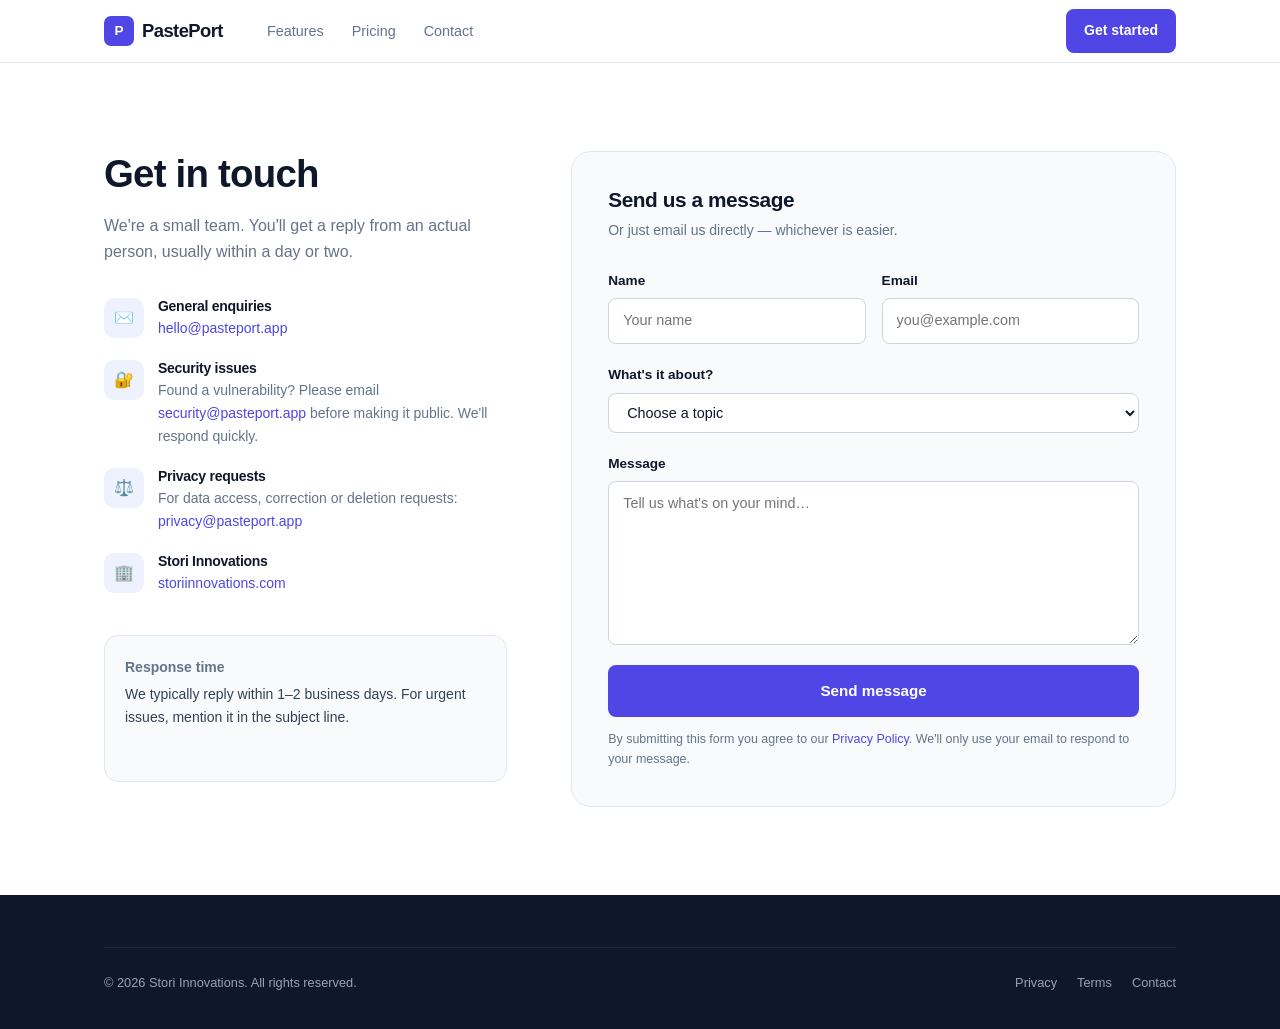
==== contact.html @ 15c96013 "first draft" ====
<!DOCTYPE html>
<html lang="en">
<head>
  <meta charset="UTF-8">
  <meta name="viewport" content="width=device-width, initial-scale=1.0">
  <title>Contact — PastePort</title>
  <meta name="description" content="Get in touch with the PastePort team. We're happy to help.">
  <link rel="stylesheet" href="style.css">
  <link rel="icon" href="data:image/svg+xml,<svg xmlns='http://www.w3.org/2000/svg' viewBox='0 0 32 32'><rect width='32' height='32' rx='7' fill='%234f46e5'/><text x='16' y='22' text-anchor='middle' fill='white' font-size='16' font-weight='bold' font-family='system-ui'>P</text></svg>">
  <style>
    .form-success {
      display: none;
      background: var(--green-bg);
      border: 1.5px solid var(--green);
      border-radius: var(--radius-lg);
      padding: 24px;
      text-align: center;
      color: var(--ink);
    }
    .form-success h3 { color: var(--green); margin-bottom: 8px; font-size: 1.1rem; }
    .form-success p { color: var(--ink-muted); font-size: .9rem; }
  </style>
</head>
<body>

<header class="site-header">
  <div class="container">
    <nav class="nav" role="navigation" aria-label="Main navigation">
      <a href="/" class="nav-logo">
        <span class="logo-mark">P</span>
        PastePort
      </a>

      <button class="nav-toggle" id="nav-toggle" aria-expanded="false" aria-controls="nav-links" aria-label="Toggle navigation">
        <span class="hamburger"></span>
      </button>

      <ul class="nav-links" id="nav-links" role="list">
        <li><a href="/#features">Features</a></li>
        <li><a href="/#pricing">Pricing</a></li>
        <li><a href="contact.html" aria-current="page">Contact</a></li>
      </ul>

      <div class="nav-cta" id="nav-cta">
        <a href="/#pricing" class="btn btn-primary btn-sm">Get started</a>
      </div>
    </nav>
  </div>
</header>

<main>
  <div class="container">
    <div class="contact-grid">

      <!-- Info column -->
      <div class="contact-info">
        <h1>Get in touch</h1>
        <p>We're a small team. You'll get a reply from an actual person, usually within a day or two.</p>

        <div class="contact-methods">
          <div class="contact-method">
            <span class="icon">✉️</span>
            <div>
              <h4>General enquiries</h4>
              <p><a href="mailto:hello@pasteport.app">hello@pasteport.app</a></p>
            </div>
          </div>

          <div class="contact-method">
            <span class="icon">🔐</span>
            <div>
              <h4>Security issues</h4>
              <p>Found a vulnerability? Please email <a href="mailto:security@pasteport.app">security@pasteport.app</a> before making it public. We'll respond quickly.</p>
            </div>
          </div>

          <div class="contact-method">
            <span class="icon">⚖️</span>
            <div>
              <h4>Privacy requests</h4>
              <p>For data access, correction or deletion requests: <a href="mailto:privacy@pasteport.app">privacy@pasteport.app</a></p>
            </div>
          </div>

          <div class="contact-method">
            <span class="icon">🏢</span>
            <div>
              <h4>Stori Innovations</h4>
              <p><a href="https://storiinnovations.com" target="_blank" rel="noopener">storiinnovations.com</a></p>
            </div>
          </div>
        </div>

        <div style="margin-top:40px;padding:20px;background:var(--surface);border:1px solid var(--border);border-radius:var(--radius-lg)">
          <p style="font-size:.875rem;color:var(--ink-muted);margin-bottom:4px;font-weight:600">Response time</p>
          <p style="font-size:.875rem;color:var(--ink-body)">We typically reply within 1–2 business days. For urgent issues, mention it in the subject line.</p>
        </div>
      </div>

      <!-- Form column -->
      <div class="contact-form-wrap">
        <h2 style="font-size:1.3rem;margin-bottom:6px">Send us a message</h2>
        <p style="font-size:.875rem;color:var(--ink-muted);margin-bottom:28px">Or just email us directly — whichever is easier.</p>

        <div class="form-success" id="form-success">
          <h3>Message sent</h3>
          <p>Thanks for reaching out. We'll get back to you soon.</p>
        </div>

        <form id="contact-form" novalidate>
          <div class="form-row">
            <div class="form-group">
              <label for="name">Name</label>
              <input type="text" id="name" name="name" placeholder="Your name" autocomplete="name" required>
            </div>
            <div class="form-group">
              <label for="email">Email</label>
              <input type="email" id="email" name="email" placeholder="you@example.com" autocomplete="email" required>
            </div>
          </div>

          <div class="form-group">
            <label for="subject">What's it about?</label>
            <select id="subject" name="subject" required>
              <option value="" disabled selected>Choose a topic</option>
              <option value="support">Support — something isn't working</option>
              <option value="account">Account or billing</option>
              <option value="pro">Pro plan enquiry</option>
              <option value="security">Security issue</option>
              <option value="privacy">Privacy or data request</option>
              <option value="feedback">Feedback or feature request</option>
              <option value="other">Something else</option>
            </select>
          </div>

          <div class="form-group">
            <label for="message">Message</label>
            <textarea id="message" name="message" rows="6" placeholder="Tell us what's on your mind…" required></textarea>
          </div>

          <button type="submit" class="btn btn-primary" style="width:100%;justify-content:center">
            Send message
          </button>

          <p class="form-note">
            By submitting this form you agree to our <a href="privacy.html">Privacy Policy</a>.
            We'll only use your email to respond to your message.
          </p>
        </form>
      </div>

    </div>
  </div>
</main>

<footer class="site-footer">
  <div class="container">
    <div class="footer-bottom">
      <span>&copy; 2026 Stori Innovations. All rights reserved.</span>
      <div style="display:flex;gap:20px">
        <a href="privacy.html">Privacy</a>
        <a href="terms.html">Terms</a>
        <a href="contact.html">Contact</a>
      </div>
    </div>
  </div>
</footer>

<script>
  // Nav toggle
  const toggle = document.getElementById('nav-toggle');
  const links = document.getElementById('nav-links');
  const cta = document.getElementById('nav-cta');
  toggle.addEventListener('click', () => {
    const open = toggle.getAttribute('aria-expanded') === 'true';
    toggle.setAttribute('aria-expanded', String(!open));
    links.classList.toggle('open', !open);
    cta.classList.toggle('open', !open);
  });

  // Form: basic client-side validation + mailto fallback
  // Replace this with a real form endpoint (e.g. Formspree, EmailJS) when ready
  const form = document.getElementById('contact-form');
  const success = document.getElementById('form-success');

  form.addEventListener('submit', (e) => {
    e.preventDefault();
    if (!form.checkValidity()) {
      form.reportValidity();
      return;
    }

    const name = form.name.value.trim();
    const email = form.email.value.trim();
    const subject = form.subject.value;
    const message = form.message.value.trim();

    // Fallback: open the user's email client with pre-filled details
    const mailto = `mailto:hello@pasteport.app`
      + `?subject=${encodeURIComponent('[PastePort] ' + subject)}`
      + `&body=${encodeURIComponent('Name: ' + name + '\nEmail: ' + email + '\n\n' + message)}`;

    window.location.href = mailto;

    // Show success state after a short delay
    setTimeout(() => {
      form.style.display = 'none';
      success.style.display = 'block';
    }, 300);
  });
</script>

</body>
</html>
---- style.css ----
/* PastePort — shared stylesheet */

:root {
  --ink: #0f172a;
  --ink-body: #334155;
  --ink-muted: #64748b;
  --ink-faint: #94a3b8;
  --accent: #4f46e5;
  --accent-dark: #4338ca;
  --accent-bg: #eef2ff;
  --green: #059669;
  --green-bg: #ecfdf5;
  --surface: #f8fafc;
  --border: #e2e8f0;
  --border-dark: #cbd5e1;
  --white: #ffffff;
  --dark-bg: #0f172a;
  --dark-surface: #1e293b;

  --font: -apple-system, BlinkMacSystemFont, 'Segoe UI', Roboto, 'Helvetica Neue', Arial, sans-serif;
  --font-mono: 'SF Mono', 'Fira Code', 'Cascadia Code', Consolas, monospace;

  --radius: 8px;
  --radius-lg: 14px;
  --radius-xl: 20px;

  --shadow-sm: 0 1px 3px rgba(0,0,0,.07), 0 1px 2px rgba(0,0,0,.05);
  --shadow: 0 4px 12px rgba(0,0,0,.09), 0 1px 3px rgba(0,0,0,.06);
  --shadow-lg: 0 12px 32px rgba(0,0,0,.11), 0 4px 8px rgba(0,0,0,.06);

  --max-w: 1120px;
  --section-v: 88px;
}

/* ── Reset ───────────────────────────────── */
*, *::before, *::after { box-sizing: border-box; margin: 0; padding: 0; }

html { scroll-behavior: smooth; -webkit-text-size-adjust: 100%; }

body {
  font-family: var(--font);
  font-size: 1rem;
  line-height: 1.65;
  color: var(--ink-body);
  background: var(--white);
  -webkit-font-smoothing: antialiased;
}

img { display: block; max-width: 100%; }
a { color: var(--accent); text-decoration: none; }
a:hover { text-decoration: underline; }
ul, ol { list-style: none; }
button { cursor: pointer; font: inherit; }

h1, h2, h3, h4 {
  color: var(--ink);
  line-height: 1.2;
  font-weight: 700;
  letter-spacing: -0.02em;
}

/* ── Utilities ───────────────────────────── */
.container {
  max-width: var(--max-w);
  margin-inline: auto;
  padding-inline: 24px;
}

.section { padding-block: var(--section-v); }
.section-alt { background: var(--surface); }
.section-dark { background: var(--dark-bg); color: var(--white); }

.section-label {
  display: inline-block;
  font-size: .75rem;
  font-weight: 600;
  letter-spacing: .1em;
  text-transform: uppercase;
  color: var(--accent);
  margin-bottom: 12px;
}

.section-title {
  font-size: clamp(1.6rem, 3.5vw, 2.2rem);
  margin-bottom: 16px;
}

.section-lead {
  font-size: 1.1rem;
  color: var(--ink-muted);
  max-width: 52ch;
}

/* ── Buttons ─────────────────────────────── */
.btn {
  display: inline-flex;
  align-items: center;
  gap: 8px;
  padding: 11px 22px;
  border-radius: var(--radius);
  font-size: .95rem;
  font-weight: 600;
  border: 2px solid transparent;
  transition: background .15s, color .15s, border-color .15s, transform .1s, box-shadow .15s;
  text-decoration: none;
  white-space: nowrap;
}
.btn:hover { text-decoration: none; }
.btn:active { transform: translateY(1px); }

.btn-primary {
  background: var(--accent);
  color: var(--white);
  border-color: var(--accent);
}
.btn-primary:hover {
  background: var(--accent-dark);
  border-color: var(--accent-dark);
  box-shadow: 0 4px 14px rgba(79,70,229,.35);
}

.btn-outline {
  background: transparent;
  color: var(--accent);
  border-color: var(--accent);
}
.btn-outline:hover {
  background: var(--accent-bg);
}

.btn-ghost {
  background: transparent;
  color: var(--ink-muted);
  border-color: var(--border-dark);
}
.btn-ghost:hover {
  color: var(--ink);
  border-color: var(--ink-muted);
  background: var(--surface);
}

.btn-white {
  background: var(--white);
  color: var(--accent);
  border-color: var(--white);
}
.btn-white:hover {
  background: #f0f4ff;
}

.btn-lg { padding: 14px 28px; font-size: 1rem; border-radius: var(--radius-lg); }
.btn-sm { padding: 8px 16px; font-size: .875rem; }

/* ── Navigation ─────────────────────────── */
.site-header {
  position: sticky;
  top: 0;
  z-index: 100;
  background: rgba(255,255,255,.88);
  backdrop-filter: blur(12px);
  -webkit-backdrop-filter: blur(12px);
  border-bottom: 1px solid var(--border);
}

.nav {
  display: flex;
  align-items: center;
  justify-content: space-between;
  height: 62px;
  gap: 32px;
}

.nav-logo {
  font-size: 1.15rem;
  font-weight: 800;
  color: var(--ink);
  letter-spacing: -0.03em;
  text-decoration: none;
  display: flex;
  align-items: center;
  gap: 8px;
  flex-shrink: 0;
}
.nav-logo:hover { text-decoration: none; color: var(--accent); }

.logo-mark {
  width: 30px;
  height: 30px;
  background: var(--accent);
  border-radius: 7px;
  display: flex;
  align-items: center;
  justify-content: center;
  color: white;
  font-size: .85rem;
  font-weight: 800;
  letter-spacing: 0;
  flex-shrink: 0;
}

.nav-links {
  display: flex;
  align-items: center;
  gap: 4px;
  flex: 1;
}

.nav-links a {
  color: var(--ink-muted);
  font-size: .9rem;
  font-weight: 500;
  padding: 6px 12px;
  border-radius: 6px;
  text-decoration: none;
  transition: color .15s, background .15s;
}
.nav-links a:hover {
  color: var(--ink);
  background: var(--surface);
  text-decoration: none;
}

.nav-cta { margin-left: auto; }

.nav-toggle {
  display: none;
  background: none;
  border: none;
  padding: 6px;
  color: var(--ink);
  border-radius: 6px;
}
.nav-toggle:hover { background: var(--surface); }

.hamburger, .hamburger::before, .hamburger::after {
  display: block;
  width: 22px;
  height: 2px;
  background: currentColor;
  border-radius: 2px;
  transition: transform .25s, opacity .25s;
}
.hamburger { position: relative; }
.hamburger::before, .hamburger::after {
  content: '';
  position: absolute;
  left: 0;
}
.hamburger::before { top: -6px; }
.hamburger::after { bottom: -6px; }

.nav-toggle[aria-expanded="true"] .hamburger { background: transparent; }
.nav-toggle[aria-expanded="true"] .hamburger::before { transform: rotate(45deg) translate(4px, 4px); }
.nav-toggle[aria-expanded="true"] .hamburger::after { transform: rotate(-45deg) translate(4px, -4px); }

/* ── Hero ────────────────────────────────── */
.hero {
  padding-block: 80px 64px;
  text-align: center;
  background: linear-gradient(180deg, var(--accent-bg) 0%, var(--white) 100%);
  border-bottom: 1px solid var(--border);
}

.hero-badge {
  display: inline-flex;
  align-items: center;
  gap: 6px;
  background: var(--white);
  border: 1px solid var(--border-dark);
  color: var(--ink-muted);
  font-size: .8rem;
  font-weight: 600;
  padding: 4px 12px;
  border-radius: 99px;
  margin-bottom: 28px;
  letter-spacing: .02em;
}
.hero-badge .dot {
  width: 7px;
  height: 7px;
  background: var(--green);
  border-radius: 50%;
}

.hero h1 {
  font-size: clamp(2.4rem, 6vw, 3.8rem);
  line-height: 1.1;
  letter-spacing: -0.035em;
  margin-bottom: 24px;
  max-width: 14ch;
  margin-inline: auto;
}

.hero-lead {
  font-size: clamp(1rem, 2.2vw, 1.2rem);
  color: var(--ink-muted);
  max-width: 46ch;
  margin-inline: auto;
  margin-bottom: 40px;
  line-height: 1.6;
}

.hero-actions {
  display: flex;
  gap: 12px;
  justify-content: center;
  flex-wrap: wrap;
}

.hero-devices {
  margin-top: 64px;
  display: flex;
  align-items: center;
  justify-content: center;
  gap: 24px;
  flex-wrap: wrap;
}

.device-card {
  background: var(--white);
  border: 1px solid var(--border);
  border-radius: var(--radius-lg);
  padding: 16px 20px;
  box-shadow: var(--shadow);
  display: flex;
  align-items: center;
  gap: 10px;
  font-size: .85rem;
  font-weight: 500;
  color: var(--ink);
  min-width: 150px;
}
.device-icon {
  width: 36px;
  height: 36px;
  border-radius: 8px;
  background: var(--accent-bg);
  display: flex;
  align-items: center;
  justify-content: center;
  font-size: 1.1rem;
  flex-shrink: 0;
}

.transfer-arrow {
  display: flex;
  flex-direction: column;
  align-items: center;
  gap: 4px;
  color: var(--accent);
}
.transfer-arrow .arrow-line {
  width: 60px;
  height: 2px;
  background: linear-gradient(90deg, var(--accent), var(--accent-dark));
  border-radius: 2px;
  position: relative;
}
.transfer-arrow .arrow-line::after {
  content: '';
  position: absolute;
  right: -1px;
  top: 50%;
  transform: translateY(-50%);
  border-left: 8px solid var(--accent-dark);
  border-top: 5px solid transparent;
  border-bottom: 5px solid transparent;
}
.transfer-label {
  font-size: .7rem;
  font-weight: 600;
  letter-spacing: .08em;
  text-transform: uppercase;
  color: var(--accent);
}

/* ── Features ────────────────────────────── */
.features-grid {
  display: grid;
  grid-template-columns: repeat(auto-fit, minmax(240px, 1fr));
  gap: 24px;
  margin-top: 48px;
}

.feature-card {
  background: var(--white);
  border: 1px solid var(--border);
  border-radius: var(--radius-lg);
  padding: 28px;
  box-shadow: var(--shadow-sm);
  transition: box-shadow .2s, transform .2s;
}
.feature-card:hover {
  box-shadow: var(--shadow);
  transform: translateY(-2px);
}

.feature-icon {
  width: 44px;
  height: 44px;
  background: var(--accent-bg);
  border-radius: 10px;
  display: flex;
  align-items: center;
  justify-content: center;
  font-size: 1.3rem;
  margin-bottom: 16px;
}

.feature-card h3 {
  font-size: 1rem;
  font-weight: 700;
  margin-bottom: 8px;
  color: var(--ink);
}

.feature-card p {
  font-size: .9rem;
  color: var(--ink-muted);
  line-height: 1.6;
}

/* ── How it works ────────────────────────── */
.steps {
  display: grid;
  grid-template-columns: repeat(auto-fit, minmax(260px, 1fr));
  gap: 32px;
  margin-top: 48px;
}

.step {
  display: flex;
  gap: 18px;
  align-items: flex-start;
}

.step-num {
  width: 36px;
  height: 36px;
  background: var(--accent);
  color: var(--white);
  border-radius: 50%;
  display: flex;
  align-items: center;
  justify-content: center;
  font-size: .85rem;
  font-weight: 800;
  flex-shrink: 0;
  margin-top: 2px;
}

.step-body h3 {
  font-size: 1rem;
  font-weight: 700;
  margin-bottom: 6px;
  color: var(--ink);
}

.step-body p {
  font-size: .9rem;
  color: var(--ink-muted);
  line-height: 1.6;
}

/* ── Security callout ───────────────────── */
.security-grid {
  display: grid;
  grid-template-columns: 1fr 1fr;
  gap: 48px;
  align-items: center;
}

.security-content .section-label { color: #818cf8; }
.security-content .section-title { color: var(--white); }
.security-content .section-lead { color: #94a3b8; }

.security-points {
  margin-top: 28px;
  display: flex;
  flex-direction: column;
  gap: 16px;
}

.security-point {
  display: flex;
  gap: 12px;
  align-items: flex-start;
}
.security-point .check {
  width: 22px;
  height: 22px;
  background: rgba(79,70,229,.3);
  border-radius: 50%;
  display: flex;
  align-items: center;
  justify-content: center;
  font-size: .7rem;
  color: #a5b4fc;
  flex-shrink: 0;
  margin-top: 1px;
}
.security-point p {
  font-size: .9rem;
  color: #94a3b8;
  line-height: 1.5;
}
.security-point p strong { color: var(--white); }

.security-visual {
  background: var(--dark-surface);
  border: 1px solid rgba(255,255,255,.08);
  border-radius: var(--radius-xl);
  padding: 28px;
  font-family: var(--font-mono);
}

.enc-diagram {
  display: flex;
  flex-direction: column;
  gap: 12px;
}

.enc-step {
  background: rgba(255,255,255,.04);
  border: 1px solid rgba(255,255,255,.07);
  border-radius: var(--radius);
  padding: 14px 16px;
  font-size: .78rem;
  color: #94a3b8;
  line-height: 1.5;
}
.enc-step .label {
  font-size: .65rem;
  text-transform: uppercase;
  letter-spacing: .1em;
  color: #4f46e5;
  font-weight: 700;
  margin-bottom: 4px;
}
.enc-step .value { color: var(--white); word-break: break-all; }
.enc-step .value.cipher { color: #818cf8; }
.enc-arrow { text-align: center; color: #334155; font-size: .8rem; }

/* ── Pricing ─────────────────────────────── */
.plans {
  display: grid;
  grid-template-columns: repeat(auto-fit, minmax(280px, 1fr));
  gap: 24px;
  margin-top: 48px;
  max-width: 680px;
  margin-inline: auto;
  margin-top: 48px;
}

.plan {
  border: 2px solid var(--border);
  border-radius: var(--radius-xl);
  padding: 32px;
  background: var(--white);
  display: flex;
  flex-direction: column;
}
.plan.featured {
  border-color: var(--accent);
  position: relative;
}

.plan-badge {
  position: absolute;
  top: -13px;
  left: 50%;
  transform: translateX(-50%);
  background: var(--accent);
  color: var(--white);
  font-size: .7rem;
  font-weight: 700;
  letter-spacing: .08em;
  text-transform: uppercase;
  padding: 4px 14px;
  border-radius: 99px;
  white-space: nowrap;
}

.plan-name {
  font-size: .8rem;
  font-weight: 700;
  text-transform: uppercase;
  letter-spacing: .1em;
  color: var(--ink-muted);
  margin-bottom: 8px;
}

.plan-price {
  font-size: 2.4rem;
  font-weight: 800;
  color: var(--ink);
  letter-spacing: -0.04em;
  line-height: 1;
  margin-bottom: 4px;
}
.plan-price span {
  font-size: 1rem;
  font-weight: 500;
  color: var(--ink-muted);
  letter-spacing: 0;
}

.plan-desc {
  font-size: .875rem;
  color: var(--ink-muted);
  margin-bottom: 28px;
  margin-top: 6px;
  padding-bottom: 24px;
  border-bottom: 1px solid var(--border);
}

.plan-features {
  flex: 1;
  display: flex;
  flex-direction: column;
  gap: 12px;
  margin-bottom: 28px;
}

.plan-feature {
  display: flex;
  gap: 10px;
  align-items: flex-start;
  font-size: .9rem;
  color: var(--ink-body);
}
.plan-feature .icon {
  color: var(--green);
  font-size: .85rem;
  margin-top: 2px;
  flex-shrink: 0;
}

.plan .btn { width: 100%; justify-content: center; margin-top: auto; }

/* ── Footer ──────────────────────────────── */
.site-footer {
  background: var(--dark-bg);
  color: #94a3b8;
  padding-block: 52px 36px;
}

.footer-grid {
  display: grid;
  grid-template-columns: 2fr 1fr 1fr 1fr;
  gap: 40px;
  margin-bottom: 48px;
}

.footer-brand .nav-logo { color: var(--white); font-size: 1rem; }
.footer-brand p {
  margin-top: 12px;
  font-size: .875rem;
  line-height: 1.6;
  max-width: 26ch;
}

.footer-col h4 {
  color: var(--white);
  font-size: .8rem;
  font-weight: 700;
  text-transform: uppercase;
  letter-spacing: .1em;
  margin-bottom: 16px;
}

.footer-col ul {
  display: flex;
  flex-direction: column;
  gap: 10px;
}

.footer-col a {
  color: #94a3b8;
  font-size: .875rem;
  text-decoration: none;
  transition: color .15s;
}
.footer-col a:hover { color: var(--white); text-decoration: none; }

.footer-bottom {
  border-top: 1px solid rgba(255,255,255,.08);
  padding-top: 24px;
  display: flex;
  justify-content: space-between;
  align-items: center;
  gap: 16px;
  flex-wrap: wrap;
  font-size: .8rem;
}

.footer-bottom a { color: #94a3b8; }
.footer-bottom a:hover { color: var(--white); text-decoration: none; }

/* ── Contact ─────────────────────────────── */
.contact-grid {
  display: grid;
  grid-template-columns: 1fr 1.5fr;
  gap: 64px;
  align-items: start;
  padding-block: var(--section-v);
}

.contact-info h1 {
  font-size: clamp(1.8rem, 3.5vw, 2.4rem);
  margin-bottom: 16px;
}
.contact-info p {
  color: var(--ink-muted);
  margin-bottom: 32px;
}

.contact-methods {
  display: flex;
  flex-direction: column;
  gap: 20px;
}

.contact-method {
  display: flex;
  gap: 14px;
  align-items: flex-start;
}
.contact-method .icon {
  width: 40px;
  height: 40px;
  background: var(--accent-bg);
  border-radius: 10px;
  display: flex;
  align-items: center;
  justify-content: center;
  font-size: 1rem;
  flex-shrink: 0;
}
.contact-method h4 {
  font-size: .875rem;
  font-weight: 700;
  color: var(--ink);
  margin-bottom: 2px;
}
.contact-method p {
  font-size: .875rem;
  color: var(--ink-muted);
  margin: 0;
}
.contact-method a { color: var(--accent); }

.contact-form-wrap {
  background: var(--surface);
  border: 1px solid var(--border);
  border-radius: var(--radius-xl);
  padding: 36px;
}

.form-row {
  display: grid;
  grid-template-columns: 1fr 1fr;
  gap: 16px;
}

.form-group {
  display: flex;
  flex-direction: column;
  gap: 6px;
  margin-bottom: 20px;
}

.form-group label {
  font-size: .85rem;
  font-weight: 600;
  color: var(--ink);
}

.form-group input,
.form-group select,
.form-group textarea {
  padding: 10px 14px;
  border: 1.5px solid var(--border-dark);
  border-radius: var(--radius);
  font: inherit;
  font-size: .9rem;
  color: var(--ink);
  background: var(--white);
  transition: border-color .15s, box-shadow .15s;
  outline: none;
  resize: vertical;
}
.form-group input:focus,
.form-group select:focus,
.form-group textarea:focus {
  border-color: var(--accent);
  box-shadow: 0 0 0 3px rgba(79,70,229,.12);
}

.form-note {
  font-size: .78rem;
  color: var(--ink-muted);
  margin-top: 12px;
}

/* ── Prose pages (privacy, terms) ────────── */
.prose-hero {
  background: var(--surface);
  border-bottom: 1px solid var(--border);
  padding-block: 56px 48px;
}
.prose-hero h1 { font-size: clamp(1.8rem, 4vw, 2.6rem); margin-bottom: 8px; }
.prose-hero p { color: var(--ink-muted); font-size: .95rem; }

.prose-body {
  padding-block: 56px;
}

.prose-layout {
  display: grid;
  grid-template-columns: 220px 1fr;
  gap: 56px;
  align-items: start;
}

.prose-nav {
  position: sticky;
  top: 80px;
}

.prose-nav h4 {
  font-size: .7rem;
  font-weight: 700;
  text-transform: uppercase;
  letter-spacing: .1em;
  color: var(--ink-muted);
  margin-bottom: 12px;
}

.prose-nav ul {
  display: flex;
  flex-direction: column;
  gap: 2px;
}

.prose-nav a {
  display: block;
  font-size: .85rem;
  color: var(--ink-muted);
  padding: 5px 10px;
  border-radius: 6px;
  text-decoration: none;
  border-left: 2px solid transparent;
  transition: color .15s, background .15s, border-color .15s;
}
.prose-nav a:hover {
  color: var(--ink);
  background: var(--surface);
  border-left-color: var(--accent);
}

.prose-content { min-width: 0; }

.prose-section {
  margin-bottom: 48px;
  scroll-margin-top: 80px;
}

.prose-section h2 {
  font-size: 1.3rem;
  margin-bottom: 14px;
  padding-bottom: 10px;
  border-bottom: 1px solid var(--border);
}

.prose-section h3 {
  font-size: 1rem;
  font-weight: 700;
  margin-top: 20px;
  margin-bottom: 8px;
  color: var(--ink);
}

.prose-section p {
  font-size: .95rem;
  color: var(--ink-body);
  line-height: 1.75;
  margin-bottom: 12px;
}

.prose-section ul {
  list-style: disc;
  padding-left: 22px;
  display: flex;
  flex-direction: column;
  gap: 6px;
  margin-bottom: 12px;
}

.prose-section ul li {
  font-size: .95rem;
  color: var(--ink-body);
  line-height: 1.65;
}

.prose-section a { color: var(--accent); }

.notice-box {
  background: var(--accent-bg);
  border-left: 3px solid var(--accent);
  border-radius: 0 var(--radius) var(--radius) 0;
  padding: 14px 18px;
  margin-block: 16px;
  font-size: .9rem;
  color: var(--ink-body);
}

/* ── Responsive ──────────────────────────── */
@media (max-width: 960px) {
  .footer-grid { grid-template-columns: 1fr 1fr; }
  .security-grid { grid-template-columns: 1fr; }
  .security-visual { display: none; }
  .prose-layout { grid-template-columns: 1fr; }
  .prose-nav { display: none; }
}

@media (max-width: 768px) {
  :root { --section-v: 60px; }

  .nav-toggle { display: flex; }
  .nav-links, .nav-cta {
    display: none;
    position: absolute;
    top: 62px;
    left: 0;
    right: 0;
    background: var(--white);
    border-bottom: 1px solid var(--border);
    padding: 12px 24px 20px;
    flex-direction: column;
    align-items: stretch;
    gap: 4px;
    box-shadow: 0 8px 20px rgba(0,0,0,.08);
  }
  .nav-links.open, .nav-cta.open {
    display: flex;
  }
  .nav-links a { padding: 10px 12px; font-size: .95rem; }
  .nav-cta { border-bottom: none; padding-top: 8px; }
  .nav-cta .btn { width: 100%; justify-content: center; }
  .nav { position: relative; }

  .hero { padding-block: 56px 44px; }
  .hero-devices { gap: 12px; }
  .transfer-arrow .arrow-line { width: 32px; }
  .device-card { min-width: 130px; font-size: .8rem; }

  .footer-grid { grid-template-columns: 1fr; gap: 32px; }
  .footer-brand p { max-width: none; }
  .footer-bottom { flex-direction: column; align-items: flex-start; gap: 8px; }

  .contact-grid { grid-template-columns: 1fr; gap: 40px; padding-block: 48px; }
  .form-row { grid-template-columns: 1fr; }
  .contact-form-wrap { padding: 24px; }
}

@media (max-width: 480px) {
  .plans { grid-template-columns: 1fr; max-width: 100%; }
  .hero-actions { flex-direction: column; align-items: center; }
  .hero-actions .btn { width: 100%; justify-content: center; max-width: 320px; }
  .features-grid { grid-template-columns: 1fr; }
  .steps { grid-template-columns: 1fr; }
}
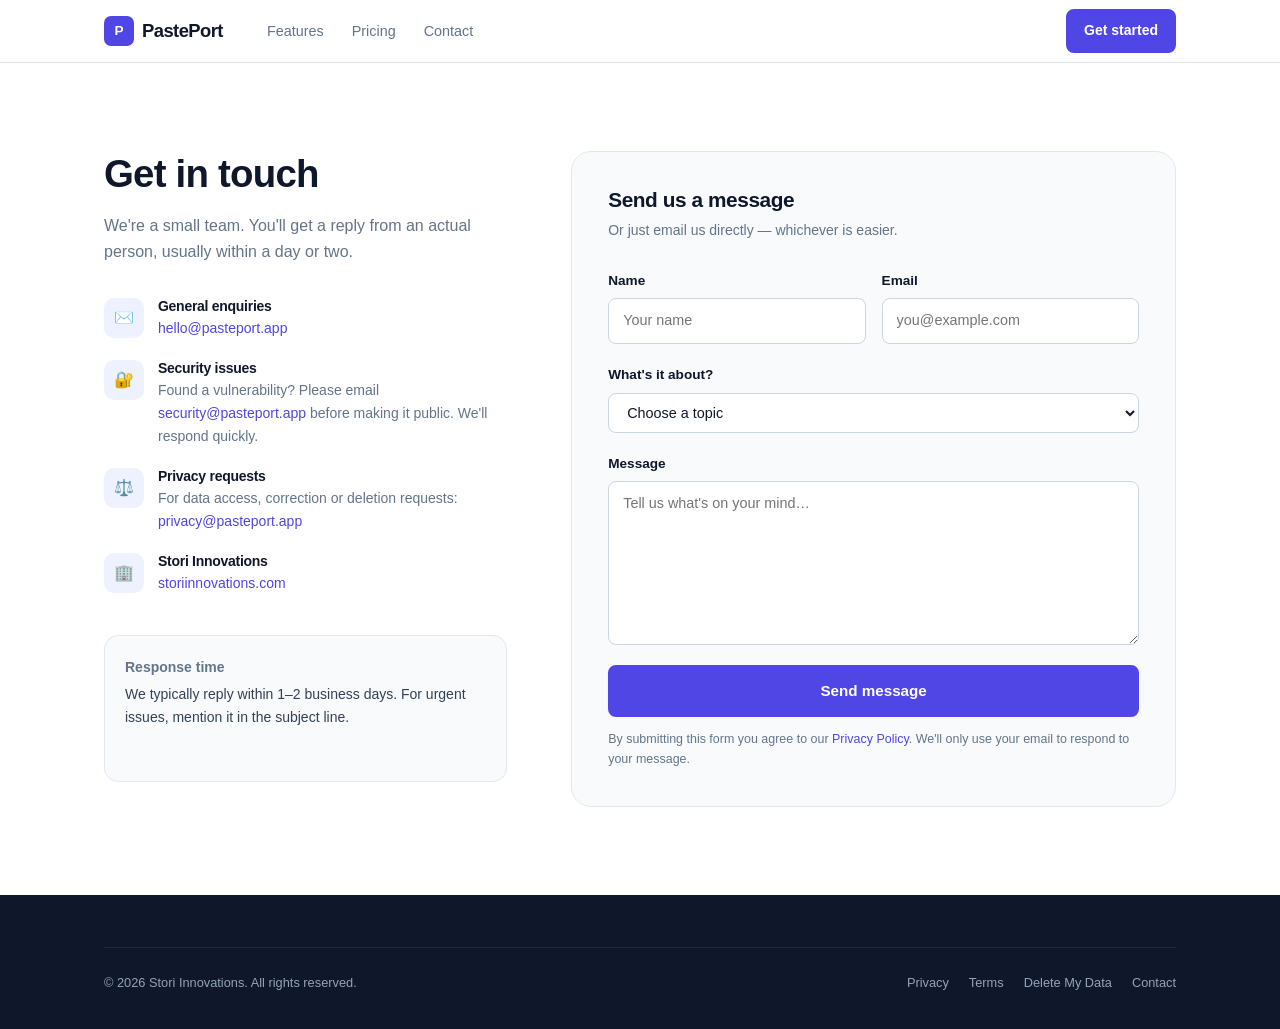
==== commit 4b7fb2de: "forgetme added" ====
--- a/contact.html
+++ b/contact.html
@@ -160,6 +160,7 @@
       <div style="display:flex;gap:20px">
         <a href="privacy.html">Privacy</a>
         <a href="terms.html">Terms</a>
+        <a href="forgetme.html">Delete My Data</a>
         <a href="contact.html">Contact</a>
       </div>
     </div>
--- a/style.css
+++ b/style.css
@@ -696,6 +696,181 @@
 
 .footer-bottom a { color: #94a3b8; }
 .footer-bottom a:hover { color: var(--white); text-decoration: none; }
+
+/* ── Beta tag (nav) ──────────────────────── */
+.beta-tag {
+  display: inline-flex;
+  align-items: center;
+  background: var(--accent);
+  color: var(--white);
+  font-size: .6rem;
+  font-weight: 700;
+  letter-spacing: .1em;
+  text-transform: uppercase;
+  padding: 2px 7px;
+  border-radius: 99px;
+  vertical-align: middle;
+  line-height: 1.4;
+  flex-shrink: 0;
+}
+
+/* ── Platform / Download section ─────────── */
+.platform-grid {
+  display: grid;
+  grid-template-columns: repeat(auto-fit, minmax(280px, 1fr));
+  gap: 24px;
+  margin-top: 48px;
+}
+
+.platform-card {
+  background: var(--white);
+  border: 1px solid var(--border);
+  border-radius: var(--radius-lg);
+  padding: 28px;
+  box-shadow: var(--shadow-sm);
+  display: flex;
+  flex-direction: column;
+  gap: 14px;
+  transition: box-shadow .2s, transform .2s;
+}
+.platform-card:hover {
+  box-shadow: var(--shadow);
+  transform: translateY(-2px);
+}
+.platform-card.coming-soon {
+  opacity: .75;
+}
+.platform-card.coming-soon:hover {
+  opacity: 1;
+}
+
+.platform-header {
+  display: flex;
+  align-items: center;
+  gap: 14px;
+}
+
+.platform-icon {
+  width: 44px;
+  height: 44px;
+  background: var(--accent-bg);
+  border-radius: 10px;
+  display: flex;
+  align-items: center;
+  justify-content: center;
+  font-size: 1.3rem;
+  flex-shrink: 0;
+}
+
+.platform-name {
+  font-size: .95rem;
+  font-weight: 700;
+  color: var(--ink);
+  margin-bottom: 4px;
+}
+
+.platform-status {
+  display: inline-flex;
+  align-items: center;
+  font-size: .7rem;
+  font-weight: 600;
+  letter-spacing: .06em;
+  text-transform: uppercase;
+  padding: 2px 8px;
+  border-radius: 99px;
+}
+.platform-status.available {
+  background: var(--green-bg);
+  color: var(--green);
+}
+.platform-status.soon {
+  background: #fef9c3;
+  color: #a16207;
+}
+
+.platform-desc {
+  font-size: .9rem;
+  color: var(--ink-muted);
+  line-height: 1.6;
+  flex: 1;
+}
+
+.platform-sub {
+  font-size: .8rem;
+  color: var(--ink-muted);
+  margin-top: -4px;
+}
+
+.platform-card .btn {
+  align-self: flex-start;
+  margin-top: auto;
+}
+
+.code-block {
+  display: flex;
+  align-items: center;
+  gap: 8px;
+  background: var(--dark-bg);
+  border-radius: var(--radius);
+  padding: 10px 14px;
+  font-family: var(--font-mono);
+  font-size: .85rem;
+  color: var(--white);
+}
+.code-block .code-prompt {
+  color: var(--accent);
+  font-weight: 700;
+  user-select: none;
+}
+.code-block code {
+  color: #e2e8f0;
+}
+.inline-code {
+  font-family: var(--font-mono);
+  font-size: .82rem;
+  background: #f1f5f9;
+  padding: 1px 5px;
+  border-radius: 4px;
+  color: var(--accent-dark);
+}
+
+/* ── Beta callout (pricing) ──────────────── */
+.beta-callout {
+  display: flex;
+  gap: 20px;
+  align-items: flex-start;
+  background: linear-gradient(135deg, #eef2ff 0%, #f0fdf4 100%);
+  border: 1.5px solid #c7d2fe;
+  border-radius: var(--radius-xl);
+  padding: 32px;
+  margin-top: 40px;
+  text-align: left;
+  max-width: 680px;
+  margin-inline: auto;
+}
+
+.beta-callout-icon {
+  font-size: 2rem;
+  flex-shrink: 0;
+  margin-top: 2px;
+}
+
+.beta-callout-body h3 {
+  font-size: 1.1rem;
+  color: var(--ink);
+  margin-bottom: 8px;
+}
+
+.beta-callout-body p {
+  font-size: .9rem;
+  color: var(--ink-muted);
+  line-height: 1.65;
+  margin-bottom: 18px;
+}
+
+.beta-callout-body p strong {
+  color: var(--ink);
+}
 
 /* ── Contact ─────────────────────────────── */
 .contact-grid {
@@ -970,4 +1145,6 @@
   .hero-actions .btn { width: 100%; justify-content: center; max-width: 320px; }
   .features-grid { grid-template-columns: 1fr; }
   .steps { grid-template-columns: 1fr; }
-}
+  .platform-grid { grid-template-columns: 1fr; }
+  .beta-callout { flex-direction: column; gap: 12px; padding: 24px; }
+}
